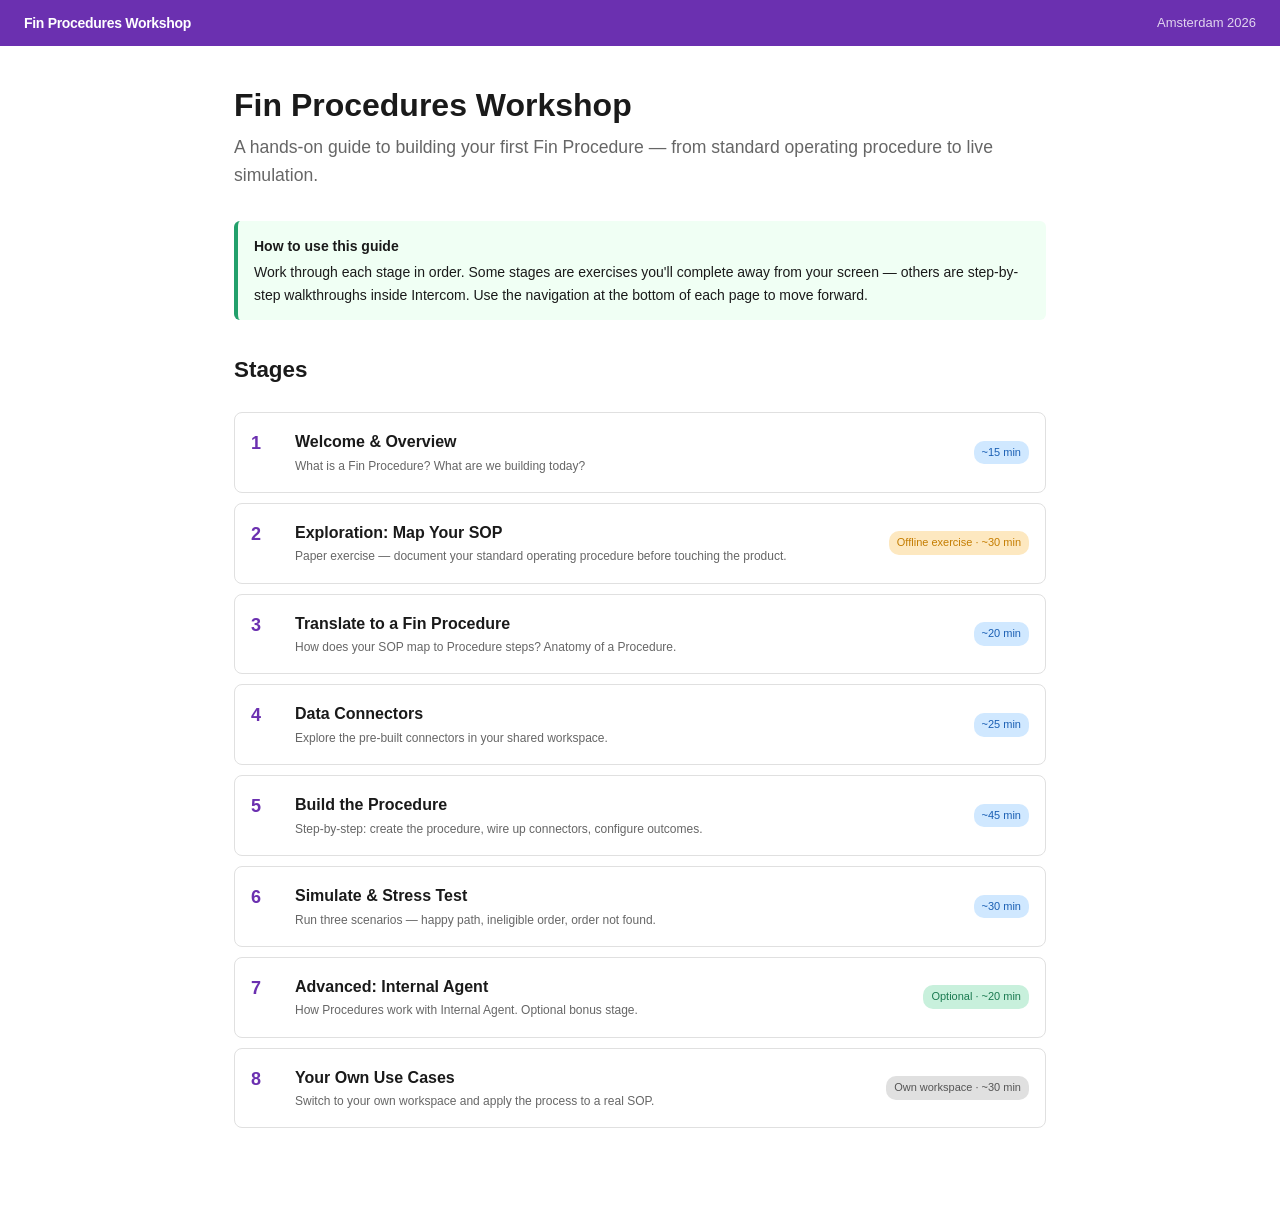
==== index.html @ 2f1d2875 "feat: add index page with stage table of contents" ====
<!DOCTYPE html>
<html lang="en">
<head>
  <meta charset="UTF-8">
  <meta name="viewport" content="width=device-width, initial-scale=1.0">
  <title>Fin Procedures Workshop — Amsterdam 2026</title>
  <link rel="stylesheet" href="style.css">
</head>
<body>
  <header class="site-header">
    <span class="logo">Fin Procedures Workshop</span>
    <span class="stage-indicator">Amsterdam 2026</span>
  </header>

  <div class="container">
    <h1>Fin Procedures Workshop</h1>
    <p class="subtitle">A hands-on guide to building your first Fin Procedure — from standard operating procedure to live simulation.</p>

    <div class="callout callout--tip">
      <strong>How to use this guide</strong>
      Work through each stage in order. Some stages are exercises you'll complete away from your screen — others are step-by-step walkthroughs inside Intercom. Use the navigation at the bottom of each page to move forward.
    </div>

    <h2>Stages</h2>
    <ul class="toc">
      <li><a href="stage-1-welcome.html" class="toc-item">
        <span class="toc-num">1</span>
        <div>
          <div><strong>Welcome &amp; Overview</strong></div>
          <div class="toc-meta">What is a Fin Procedure? What are we building today?</div>
        </div>
        <span class="toc-badge badge--hands-on">~15 min</span>
      </a></li>

      <li><a href="stage-2-exploration.html" class="toc-item">
        <span class="toc-num">2</span>
        <div>
          <div><strong>Exploration: Map Your SOP</strong></div>
          <div class="toc-meta">Paper exercise — document your standard operating procedure before touching the product.</div>
        </div>
        <span class="toc-badge badge--explore">Offline exercise · ~30 min</span>
      </a></li>

      <li><a href="stage-3-translate.html" class="toc-item">
        <span class="toc-num">3</span>
        <div>
          <div><strong>Translate to a Fin Procedure</strong></div>
          <div class="toc-meta">How does your SOP map to Procedure steps? Anatomy of a Procedure.</div>
        </div>
        <span class="toc-badge badge--hands-on">~20 min</span>
      </a></li>

      <li><a href="stage-4-connectors.html" class="toc-item">
        <span class="toc-num">4</span>
        <div>
          <div><strong>Data Connectors</strong></div>
          <div class="toc-meta">Explore the pre-built connectors in your shared workspace.</div>
        </div>
        <span class="toc-badge badge--hands-on">~25 min</span>
      </a></li>

      <li><a href="stage-5-build.html" class="toc-item">
        <span class="toc-num">5</span>
        <div>
          <div><strong>Build the Procedure</strong></div>
          <div class="toc-meta">Step-by-step: create the procedure, wire up connectors, configure outcomes.</div>
        </div>
        <span class="toc-badge badge--hands-on">~45 min</span>
      </a></li>

      <li><a href="stage-6-simulate.html" class="toc-item">
        <span class="toc-num">6</span>
        <div>
          <div><strong>Simulate &amp; Stress Test</strong></div>
          <div class="toc-meta">Run three scenarios — happy path, ineligible order, order not found.</div>
        </div>
        <span class="toc-badge badge--hands-on">~30 min</span>
      </a></li>

      <li><a href="stage-7-internal-agent.html" class="toc-item">
        <span class="toc-num">7</span>
        <div>
          <div><strong>Advanced: Internal Agent</strong></div>
          <div class="toc-meta">How Procedures work with Internal Agent. Optional bonus stage.</div>
        </div>
        <span class="toc-badge badge--optional">Optional · ~20 min</span>
      </a></li>

      <li><a href="stage-8-own-use-cases.html" class="toc-item">
        <span class="toc-num">8</span>
        <div>
          <div><strong>Your Own Use Cases</strong></div>
          <div class="toc-meta">Switch to your own workspace and apply the process to a real SOP.</div>
        </div>
        <span class="toc-badge badge--open">Own workspace · ~30 min</span>
      </a></li>
    </ul>
  </div>

  <script src="nav.js"></script>
</body>
</html>
---- style.css ----
/* style.css */
:root {
  --brand: #6b30b0;
  --brand-light: #f0e8ff;
  --explore-accent: #f5a623;
  --explore-bg: #fff8ec;
  --technical-accent: #2a7de1;
  --technical-bg: #f8fbff;
  --neutral-bg: #f5f5f5;
  --text: #1a1a1a;
  --text-muted: #666;
  --border: #e0e0e0;
  --max-width: 860px;
  --font: -apple-system, BlinkMacSystemFont, 'Segoe UI', sans-serif;
}

* { box-sizing: border-box; margin: 0; padding: 0; }

body {
  font-family: var(--font);
  color: var(--text);
  line-height: 1.6;
  background: #fff;
}

/* ── Layout ── */
.site-header {
  background: var(--brand);
  color: white;
  padding: 12px 24px;
  display: flex;
  align-items: center;
  justify-content: space-between;
  font-size: 14px;
}

.site-header .logo { font-weight: 600; letter-spacing: -0.3px; }
.site-header .stage-indicator { opacity: 0.8; font-size: 13px; }

.container {
  max-width: var(--max-width);
  margin: 0 auto;
  padding: 40px 24px 80px;
}

h1 { font-size: 2rem; font-weight: 700; margin-bottom: 8px; line-height: 1.2; }
h2 { font-size: 1.4rem; font-weight: 600; margin: 32px 0 12px; }
h3 { font-size: 1.1rem; font-weight: 600; margin: 24px 0 8px; }
p  { margin-bottom: 16px; color: var(--text); }

.subtitle {
  font-size: 1.1rem;
  color: var(--text-muted);
  margin-bottom: 32px;
}

/* ── Stage mode: Exploration ── */
body.stage--explore {
  background: var(--explore-bg);
}

body.stage--explore .site-header {
  background: #c47d00;
}

body.stage--explore h1,
body.stage--explore h2 {
  color: #8a5500;
}

/* ── Stage mode: Technical ── */
body.stage--technical {
  background: var(--technical-bg);
}

/* ── Stage mode: Open ── */
body.stage--open {
  background: var(--neutral-bg);
}

/* ── Steps ── */
.steps { list-style: none; counter-reset: step; margin: 24px 0; }

.steps li {
  counter-increment: step;
  display: flex;
  gap: 16px;
  margin-bottom: 24px;
  align-items: flex-start;
}

.steps li::before {
  content: counter(step);
  background: var(--technical-accent);
  color: white;
  width: 28px;
  height: 28px;
  border-radius: 50%;
  display: flex;
  align-items: center;
  justify-content: center;
  font-weight: 700;
  font-size: 13px;
  flex-shrink: 0;
  margin-top: 2px;
}

body.stage--explore .steps li::before {
  background: var(--explore-accent);
}

.steps li .step-body { flex: 1; }
.steps li .step-body p:last-child { margin-bottom: 0; }

/* ── Callouts ── */
.callout {
  border-radius: 6px;
  padding: 14px 16px;
  margin: 20px 0;
  font-size: 14px;
  border-left: 4px solid;
}

.callout--tip    { background: #f0fff4; border-color: #22a06b; }
.callout--warn   { background: #fffbe6; border-color: #f0d060; }
.callout--check  { background: var(--brand-light); border-color: var(--brand); }

.callout strong { display: block; margin-bottom: 4px; }

/* ── Code blocks ── */
pre {
  background: #1e1e2e;
  color: #cdd6f4;
  border-radius: 6px;
  padding: 16px;
  overflow-x: auto;
  font-size: 13px;
  margin: 16px 0;
  line-height: 1.5;
}

code { font-family: 'JetBrains Mono', 'Fira Code', monospace; font-size: 13px; }

p code, li code {
  background: #f0e8ff;
  color: var(--brand);
  padding: 2px 6px;
  border-radius: 3px;
}

/* ── Tables ── */
table {
  width: 100%;
  border-collapse: collapse;
  margin: 16px 0;
  font-size: 14px;
}

th {
  background: var(--brand);
  color: white;
  padding: 10px 14px;
  text-align: left;
  font-weight: 600;
}

td { padding: 10px 14px; border-bottom: 1px solid var(--border); }
tr:last-child td { border-bottom: none; }
tr:nth-child(even) td { background: #fafafa; }

/* ── Worksheet (Stage 2) ── */
.worksheet {
  background: white;
  border: 2px dashed var(--explore-accent);
  border-radius: 8px;
  padding: 24px;
  margin: 24px 0;
}

.worksheet h3 {
  color: #8a5500;
  margin-top: 0;
}

.worksheet-field {
  margin-bottom: 20px;
}

.worksheet-field label {
  display: block;
  font-weight: 600;
  font-size: 14px;
  margin-bottom: 6px;
  color: #8a5500;
}

.worksheet-field .hint {
  font-size: 12px;
  color: var(--text-muted);
  margin-bottom: 6px;
}

.worksheet-field textarea {
  width: 100%;
  border: 1px solid #ddd;
  border-radius: 4px;
  padding: 10px;
  font-family: var(--font);
  font-size: 14px;
  resize: vertical;
  min-height: 72px;
  background: #fffdf8;
}

.worksheet-field textarea:focus {
  outline: none;
  border-color: var(--explore-accent);
  box-shadow: 0 0 0 3px rgba(245, 166, 35, 0.15);
}

/* ── Navigation ── */
.stage-nav {
  display: flex;
  justify-content: space-between;
  align-items: center;
  margin-top: 60px;
  padding-top: 24px;
  border-top: 1px solid var(--border);
}

.nav-btn {
  display: inline-flex;
  align-items: center;
  gap: 8px;
  padding: 10px 20px;
  border-radius: 6px;
  font-size: 14px;
  font-weight: 600;
  text-decoration: none;
  border: none;
  cursor: pointer;
  transition: opacity 0.15s;
}

.nav-btn:hover { opacity: 0.85; }

.nav-btn--prev {
  background: white;
  color: var(--text);
  border: 1px solid var(--border);
}

.nav-btn--next {
  background: var(--brand);
  color: white;
}

body.stage--explore .nav-btn--next { background: #c47d00; }
body.stage--technical .nav-btn--next { background: var(--technical-accent); }

.nav-btn--ghost { visibility: hidden; }

/* ── Progress bar ── */
.progress {
  height: 4px;
  background: rgba(255,255,255,0.3);
  position: relative;
}

.progress-fill {
  height: 100%;
  background: white;
  transition: width 0.3s ease;
}

/* ── TOC (index page) ── */
.toc { list-style: none; margin: 24px 0; }

.toc-item {
  display: flex;
  align-items: flex-start;
  gap: 16px;
  padding: 16px;
  border-radius: 8px;
  margin-bottom: 10px;
  text-decoration: none;
  color: var(--text);
  border: 1px solid var(--border);
  transition: border-color 0.15s, box-shadow 0.15s;
}

.toc-item:hover {
  border-color: var(--brand);
  box-shadow: 0 2px 8px rgba(107, 48, 176, 0.1);
}

.toc-item .toc-num {
  font-size: 18px;
  font-weight: 700;
  color: var(--brand);
  min-width: 28px;
}

.toc-item .toc-meta { font-size: 12px; color: var(--text-muted); margin-top: 2px; }
.toc-item .toc-badge {
  margin-left: auto;
  font-size: 11px;
  padding: 3px 8px;
  border-radius: 10px;
  white-space: nowrap;
  align-self: center;
}

.badge--explore  { background: #fde8c0; color: #c47d00; }
.badge--hands-on { background: #d0e8ff; color: #1a5fb4; }
.badge--optional { background: #c8f0dc; color: #1a7a50; }
.badge--open     { background: #e0e0e0; color: #555; }
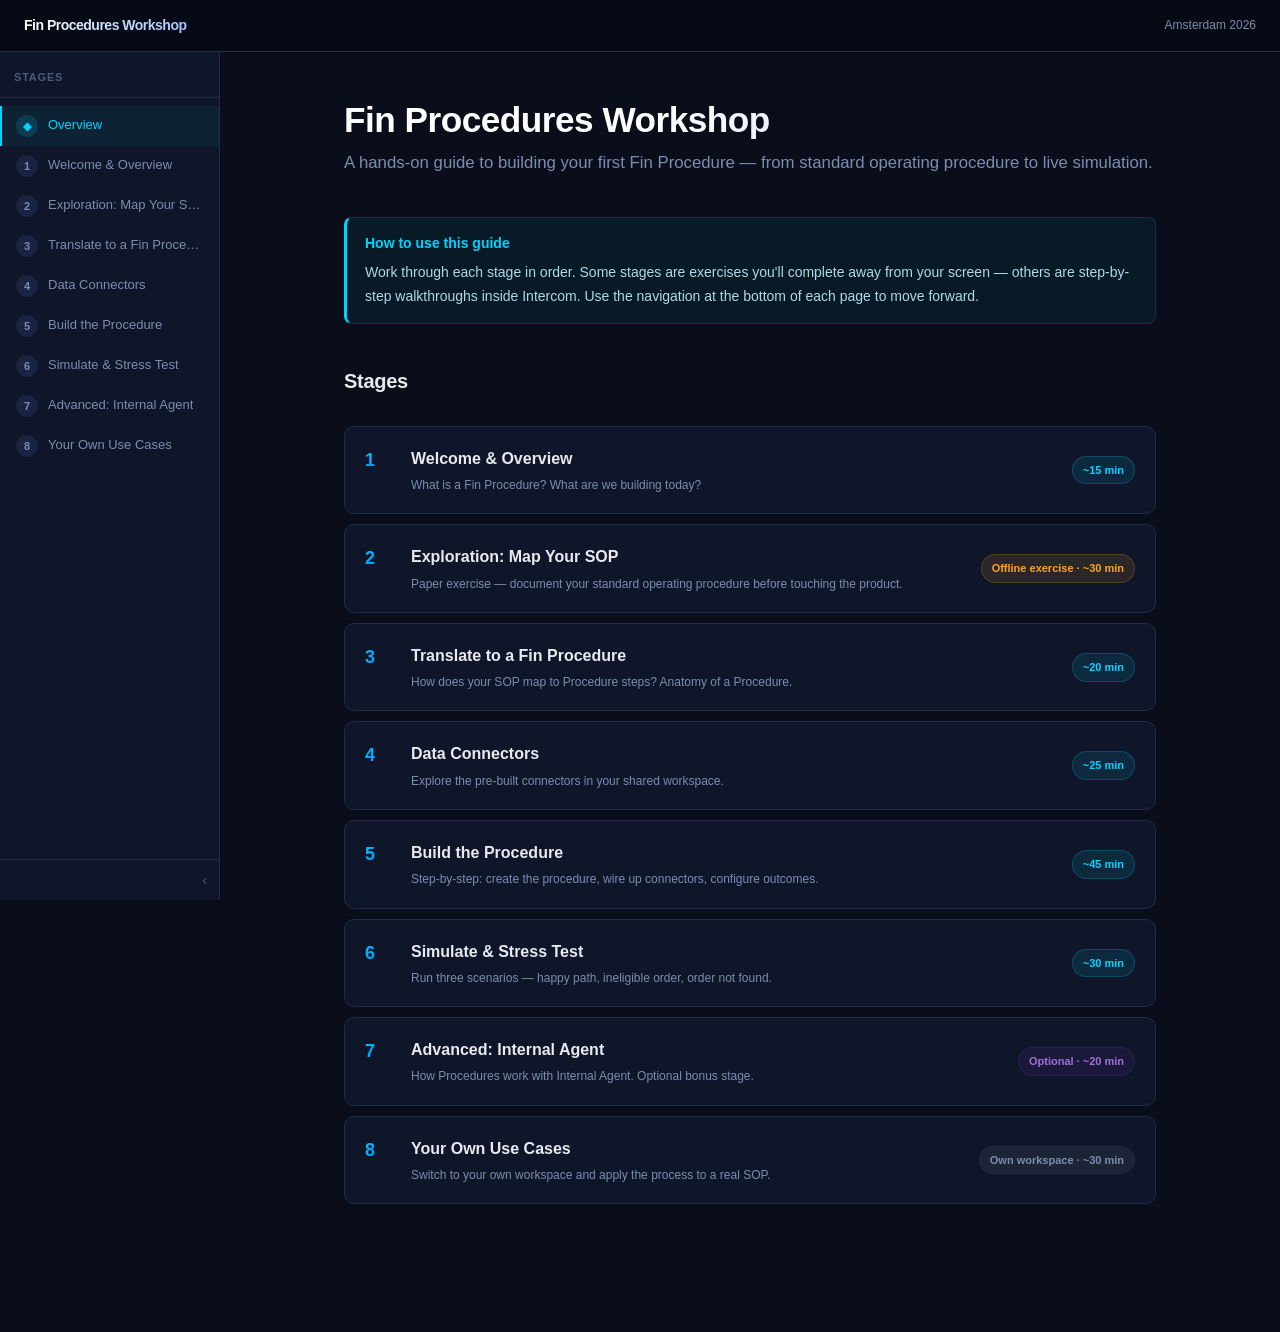
==== commit 5993f0e5: "feat: add collapsible left sidebar navigation Sticky sidebar on all pages listing all stages with ac" ====
--- a/index.html
+++ b/index.html
@@ -12,7 +12,10 @@
     <span class="stage-indicator">Amsterdam 2026</span>
   </header>
 
-  <div class="container">
+  <div class="layout">
+    <aside class="sidebar" id="sidebar"></aside>
+    <main class="main-content">
+      <div class="container">
     <h1>Fin Procedures Workshop</h1>
     <p class="subtitle">A hands-on guide to building your first Fin Procedure — from standard operating procedure to live simulation.</p>
 
@@ -95,8 +98,11 @@
         <span class="toc-badge badge--open">Own workspace · ~30 min</span>
       </a></li>
     </ul>
+      </div>
+    </main>
   </div>
 
   <script src="nav.js"></script>
+  <script>renderSidebar('sidebar');</script>
 </body>
 </html>
--- a/style.css
+++ b/style.css
@@ -1,15 +1,40 @@
-/* style.css */
+/* style.css — Dark & Premium theme inspired by fin.ai */
 :root {
+  /* Brand */
   --brand: #6b30b0;
-  --brand-light: #f0e8ff;
+  --brand-light: rgba(107, 48, 176, 0.15);
+  --cyan: #00d4ff;
+  --cyan-dark: #0099cc;
+
+  /* Surfaces */
+  --bg: #0a0e1a;
+  --surface: #0f1629;
+  --surface-raised: #1a2340;
+  --surface-hover: #1e2a4a;
+
+  /* Text */
+  --text: #e8eaf0;
+  --text-muted: #7b8db0;
+  --text-subtle: #4a5a7a;
+
+  /* Borders */
+  --border: #1e2d4a;
+  --border-bright: #2a3d5a;
+
+  /* Explore mode (dark amber) */
   --explore-accent: #f5a623;
-  --explore-bg: #fff8ec;
-  --technical-accent: #2a7de1;
-  --technical-bg: #f8fbff;
-  --neutral-bg: #f5f5f5;
-  --text: #1a1a1a;
-  --text-muted: #666;
-  --border: #e0e0e0;
+  --explore-bg: #100e00;
+  --explore-surface: #1a1500;
+  --explore-border: rgba(245, 166, 35, 0.3);
+  --explore-text: #f0d080;
+
+  /* Technical accent */
+  --technical-accent: #00d4ff;
+
+  /* Neutral (open stage) */
+  --neutral-bg: #0d1117;
+
+  /* Layout */
   --max-width: 860px;
   --font: -apple-system, BlinkMacSystemFont, 'Segoe UI', sans-serif;
 }
@@ -19,39 +44,98 @@
 body {
   font-family: var(--font);
   color: var(--text);
-  line-height: 1.6;
-  background: #fff;
-}
-
-/* ── Layout ── */
+  line-height: 1.7;
+  background: var(--bg);
+}
+
+/* ── Site Header ── */
 .site-header {
-  background: var(--brand);
+  background: #060a14;
   color: white;
-  padding: 12px 24px;
+  padding: 0 24px;
   display: flex;
   align-items: center;
   justify-content: space-between;
   font-size: 14px;
-}
-
-.site-header .logo { font-weight: 600; letter-spacing: -0.3px; }
-.site-header .stage-indicator { opacity: 0.8; font-size: 13px; }
-
+  height: 52px;
+  border-bottom: 1px solid var(--border);
+  position: sticky;
+  top: 0;
+  z-index: 100;
+}
+
+.site-header .logo {
+  font-weight: 700;
+  letter-spacing: -0.5px;
+  background: linear-gradient(90deg, #ffffff, #a0c4ff);
+  -webkit-background-clip: text;
+  -webkit-text-fill-color: transparent;
+  background-clip: text;
+}
+
+.site-header .stage-indicator {
+  color: var(--text-muted);
+  font-size: 12px;
+}
+
+/* ── Progress bar ── */
+.progress {
+  position: absolute;
+  bottom: 0;
+  left: 0;
+  right: 0;
+  height: 2px;
+  background: var(--border);
+}
+
+.progress-fill {
+  height: 100%;
+  background: linear-gradient(90deg, var(--cyan), var(--brand));
+  transition: width 0.4s ease;
+}
+
+/* ── Layout ── */
 .container {
   max-width: var(--max-width);
   margin: 0 auto;
-  padding: 40px 24px 80px;
-}
-
-h1 { font-size: 2rem; font-weight: 700; margin-bottom: 8px; line-height: 1.2; }
-h2 { font-size: 1.4rem; font-weight: 600; margin: 32px 0 12px; }
-h3 { font-size: 1.1rem; font-weight: 600; margin: 24px 0 8px; }
-p  { margin-bottom: 16px; color: var(--text); }
+  padding: 48px 24px 100px;
+}
+
+/* ── Page hero ── */
+.container > h1:first-child {
+  font-size: 2.2rem;
+  font-weight: 800;
+  letter-spacing: -0.5px;
+  line-height: 1.15;
+  margin-bottom: 10px;
+  background: linear-gradient(135deg, #ffffff 40%, #a0c4ff 100%);
+  -webkit-background-clip: text;
+  -webkit-text-fill-color: transparent;
+  background-clip: text;
+}
+
+h2 {
+  font-size: 1.25rem;
+  font-weight: 700;
+  margin: 40px 0 14px;
+  color: var(--text);
+  letter-spacing: -0.3px;
+}
+
+h3 {
+  font-size: 1rem;
+  font-weight: 600;
+  margin: 28px 0 10px;
+  color: var(--text);
+}
+
+p { margin-bottom: 16px; color: var(--text); }
 
 .subtitle {
-  font-size: 1.1rem;
+  font-size: 1.05rem;
   color: var(--text-muted);
-  margin-bottom: 32px;
+  margin-bottom: 40px;
+  line-height: 1.6;
 }
 
 /* ── Stage mode: Exploration ── */
@@ -60,18 +144,29 @@
 }
 
 body.stage--explore .site-header {
-  background: #c47d00;
-}
-
-body.stage--explore h1,
-body.stage--explore h2 {
-  color: #8a5500;
-}
-
-/* ── Stage mode: Technical ── */
-body.stage--technical {
-  background: var(--technical-bg);
-}
+  background: #0d0b00;
+  border-bottom-color: rgba(245, 166, 35, 0.2);
+}
+
+body.stage--explore .site-header .logo {
+  background: linear-gradient(90deg, #f5a623, #ffe082);
+  -webkit-background-clip: text;
+  -webkit-text-fill-color: transparent;
+  background-clip: text;
+}
+
+body.stage--explore .progress-fill {
+  background: linear-gradient(90deg, var(--explore-accent), #c47d00);
+}
+
+body.stage--explore .container > h1:first-child {
+  background: linear-gradient(135deg, #ffe082 40%, #f5a623 100%);
+  -webkit-background-clip: text;
+  -webkit-text-fill-color: transparent;
+  background-clip: text;
+}
+
+body.stage--explore h2 { color: var(--explore-text); }
 
 /* ── Stage mode: Open ── */
 body.stage--open {
@@ -84,17 +179,17 @@
 .steps li {
   counter-increment: step;
   display: flex;
-  gap: 16px;
-  margin-bottom: 24px;
+  gap: 18px;
+  margin-bottom: 28px;
   align-items: flex-start;
 }
 
 .steps li::before {
   content: counter(step);
-  background: var(--technical-accent);
+  background: linear-gradient(135deg, var(--cyan), #0066ff);
   color: white;
-  width: 28px;
-  height: 28px;
+  width: 30px;
+  height: 30px;
   border-radius: 50%;
   display: flex;
   align-items: center;
@@ -103,10 +198,12 @@
   font-size: 13px;
   flex-shrink: 0;
   margin-top: 2px;
+  box-shadow: 0 0 12px rgba(0, 212, 255, 0.3);
 }
 
 body.stage--explore .steps li::before {
-  background: var(--explore-accent);
+  background: linear-gradient(135deg, var(--explore-accent), #c47d00);
+  box-shadow: 0 0 12px rgba(245, 166, 35, 0.3);
 }
 
 .steps li .step-body { flex: 1; }
@@ -114,108 +211,152 @@
 
 /* ── Callouts ── */
 .callout {
-  border-radius: 6px;
-  padding: 14px 16px;
-  margin: 20px 0;
+  border-radius: 8px;
+  padding: 14px 18px;
+  margin: 24px 0;
   font-size: 14px;
-  border-left: 4px solid;
-}
-
-.callout--tip    { background: #f0fff4; border-color: #22a06b; }
-.callout--warn   { background: #fffbe6; border-color: #f0d060; }
-.callout--check  { background: var(--brand-light); border-color: var(--brand); }
-
-.callout strong { display: block; margin-bottom: 4px; }
+  border: 1px solid;
+  border-left-width: 3px;
+}
+
+.callout--tip {
+  background: rgba(0, 212, 255, 0.06);
+  border-color: rgba(0, 212, 255, 0.15);
+  border-left-color: var(--cyan);
+  color: #b0d8e8;
+}
+
+.callout--warn {
+  background: rgba(245, 166, 35, 0.06);
+  border-color: rgba(245, 166, 35, 0.15);
+  border-left-color: var(--explore-accent);
+  color: #d4b870;
+}
+
+.callout--check {
+  background: rgba(107, 48, 176, 0.1);
+  border-color: rgba(107, 48, 176, 0.25);
+  border-left-color: var(--brand);
+  color: #c0a0e8;
+}
+
+.callout strong {
+  display: block;
+  margin-bottom: 5px;
+  font-weight: 700;
+}
+
+.callout--tip strong  { color: var(--cyan); }
+.callout--warn strong { color: var(--explore-accent); }
+.callout--check strong { color: #a070d8; }
 
 /* ── Code blocks ── */
 pre {
-  background: #1e1e2e;
-  color: #cdd6f4;
-  border-radius: 6px;
-  padding: 16px;
+  background: #060a14;
+  border: 1px solid var(--border);
+  border-radius: 8px;
+  padding: 18px;
   overflow-x: auto;
   font-size: 13px;
-  margin: 16px 0;
-  line-height: 1.5;
-}
-
-code { font-family: 'JetBrains Mono', 'Fira Code', monospace; font-size: 13px; }
+  margin: 18px 0;
+  line-height: 1.6;
+  color: #cdd6f4;
+}
+
+code { font-family: 'JetBrains Mono', 'Fira Code', 'SF Mono', monospace; font-size: 13px; }
 
 p code, li code {
-  background: #f0e8ff;
-  color: var(--brand);
-  padding: 2px 6px;
-  border-radius: 3px;
+  background: rgba(0, 212, 255, 0.1);
+  color: var(--cyan);
+  padding: 2px 7px;
+  border-radius: 4px;
+  font-size: 12px;
+  border: 1px solid rgba(0, 212, 255, 0.15);
 }
 
 /* ── Tables ── */
 table {
   width: 100%;
   border-collapse: collapse;
-  margin: 16px 0;
+  margin: 18px 0;
   font-size: 14px;
+  border: 1px solid var(--border);
+  border-radius: 8px;
+  overflow: hidden;
 }
 
 th {
-  background: var(--brand);
-  color: white;
-  padding: 10px 14px;
+  background: var(--surface-raised);
+  color: var(--text-muted);
+  padding: 10px 16px;
   text-align: left;
   font-weight: 600;
-}
-
-td { padding: 10px 14px; border-bottom: 1px solid var(--border); }
+  font-size: 12px;
+  letter-spacing: 0.5px;
+  text-transform: uppercase;
+  border-bottom: 1px solid var(--border);
+}
+
+td {
+  padding: 11px 16px;
+  border-bottom: 1px solid var(--border);
+  color: var(--text);
+  background: var(--surface);
+}
+
 tr:last-child td { border-bottom: none; }
-tr:nth-child(even) td { background: #fafafa; }
+tr:hover td { background: var(--surface-hover); }
 
 /* ── Worksheet (Stage 2) ── */
 .worksheet {
-  background: white;
-  border: 2px dashed var(--explore-accent);
-  border-radius: 8px;
-  padding: 24px;
-  margin: 24px 0;
+  background: var(--explore-surface);
+  border: 1px dashed rgba(245, 166, 35, 0.4);
+  border-radius: 10px;
+  padding: 28px;
+  margin: 28px 0;
 }
 
 .worksheet h3 {
-  color: #8a5500;
+  color: var(--explore-accent);
   margin-top: 0;
-}
-
-.worksheet-field {
-  margin-bottom: 20px;
-}
+  font-size: 1.05rem;
+}
+
+.worksheet-field { margin-bottom: 24px; }
 
 .worksheet-field label {
   display: block;
   font-weight: 600;
   font-size: 14px;
   margin-bottom: 6px;
-  color: #8a5500;
+  color: var(--explore-text);
 }
 
 .worksheet-field .hint {
   font-size: 12px;
-  color: var(--text-muted);
-  margin-bottom: 6px;
+  color: rgba(245, 166, 35, 0.5);
+  margin-bottom: 8px;
 }
 
 .worksheet-field textarea {
   width: 100%;
-  border: 1px solid #ddd;
-  border-radius: 4px;
-  padding: 10px;
+  border: 1px solid rgba(245, 166, 35, 0.2);
+  border-radius: 6px;
+  padding: 10px 12px;
   font-family: var(--font);
   font-size: 14px;
   resize: vertical;
-  min-height: 72px;
-  background: #fffdf8;
-}
+  min-height: 80px;
+  background: rgba(255, 255, 255, 0.04);
+  color: var(--text);
+}
+
+.worksheet-field textarea::placeholder { color: var(--text-subtle); }
 
 .worksheet-field textarea:focus {
   outline: none;
-  border-color: var(--explore-accent);
-  box-shadow: 0 0 0 3px rgba(245, 166, 35, 0.15);
+  border-color: rgba(245, 166, 35, 0.6);
+  box-shadow: 0 0 0 3px rgba(245, 166, 35, 0.08);
 }
 
 /* ── Navigation ── */
@@ -223,8 +364,8 @@
   display: flex;
   justify-content: space-between;
   align-items: center;
-  margin-top: 60px;
-  padding-top: 24px;
+  margin-top: 72px;
+  padding-top: 28px;
   border-top: 1px solid var(--border);
 }
 
@@ -232,86 +373,250 @@
   display: inline-flex;
   align-items: center;
   gap: 8px;
-  padding: 10px 20px;
-  border-radius: 6px;
+  padding: 11px 22px;
+  border-radius: 8px;
   font-size: 14px;
   font-weight: 600;
   text-decoration: none;
   border: none;
   cursor: pointer;
-  transition: opacity 0.15s;
-}
-
-.nav-btn:hover { opacity: 0.85; }
+  transition: all 0.2s ease;
+}
 
 .nav-btn--prev {
-  background: white;
-  color: var(--text);
+  background: var(--surface);
+  color: var(--text-muted);
   border: 1px solid var(--border);
 }
 
+.nav-btn--prev:hover {
+  background: var(--surface-raised);
+  color: var(--text);
+  border-color: var(--border-bright);
+}
+
 .nav-btn--next {
-  background: var(--brand);
-  color: white;
-}
-
-body.stage--explore .nav-btn--next { background: #c47d00; }
-body.stage--technical .nav-btn--next { background: var(--technical-accent); }
+  background: linear-gradient(135deg, var(--cyan) 0%, #0066ff 100%);
+  color: #0a0e1a;
+  font-weight: 700;
+  box-shadow: 0 4px 20px rgba(0, 212, 255, 0.25);
+}
+
+.nav-btn--next:hover {
+  box-shadow: 0 4px 28px rgba(0, 212, 255, 0.4);
+  transform: translateY(-1px);
+}
+
+body.stage--explore .nav-btn--next {
+  background: linear-gradient(135deg, var(--explore-accent) 0%, #c47d00 100%);
+  color: #1a0e00;
+  box-shadow: 0 4px 20px rgba(245, 166, 35, 0.25);
+}
+
+body.stage--explore .nav-btn--next:hover {
+  box-shadow: 0 4px 28px rgba(245, 166, 35, 0.4);
+}
+
+/* stage--open intentionally uses default cyan gradient for the next button */
 
 .nav-btn--ghost { visibility: hidden; }
 
-/* ── Progress bar ── */
-.progress {
-  height: 4px;
-  background: rgba(255,255,255,0.3);
-  position: relative;
-}
-
-.progress-fill {
-  height: 100%;
-  background: white;
-  transition: width 0.3s ease;
-}
-
 /* ── TOC (index page) ── */
-.toc { list-style: none; margin: 24px 0; }
+.toc { list-style: none; margin: 28px 0; }
 
 .toc-item {
   display: flex;
   align-items: flex-start;
-  gap: 16px;
-  padding: 16px;
-  border-radius: 8px;
+  gap: 18px;
+  padding: 18px 20px;
+  border-radius: 10px;
   margin-bottom: 10px;
   text-decoration: none;
   color: var(--text);
+  background: var(--surface);
   border: 1px solid var(--border);
-  transition: border-color 0.15s, box-shadow 0.15s;
+  transition: all 0.2s ease;
 }
 
 .toc-item:hover {
-  border-color: var(--brand);
-  box-shadow: 0 2px 8px rgba(107, 48, 176, 0.1);
+  background: var(--surface-raised);
+  border-color: var(--cyan);
+  box-shadow: 0 0 0 1px rgba(0, 212, 255, 0.1), 0 4px 20px rgba(0, 0, 0, 0.3);
+  transform: translateY(-1px);
 }
 
 .toc-item .toc-num {
   font-size: 18px;
-  font-weight: 700;
-  color: var(--brand);
+  font-weight: 800;
+  background: linear-gradient(135deg, var(--cyan), #0066ff);
+  -webkit-background-clip: text;
+  -webkit-text-fill-color: transparent;
+  background-clip: text;
   min-width: 28px;
 }
 
-.toc-item .toc-meta { font-size: 12px; color: var(--text-muted); margin-top: 2px; }
+.toc-item strong { color: var(--text); }
+.toc-item .toc-meta { font-size: 12px; color: var(--text-muted); margin-top: 3px; }
 .toc-item .toc-badge {
   margin-left: auto;
   font-size: 11px;
-  padding: 3px 8px;
-  border-radius: 10px;
+  padding: 4px 10px;
+  border-radius: 20px;
   white-space: nowrap;
   align-self: center;
-}
-
-.badge--explore  { background: #fde8c0; color: #c47d00; }
-.badge--hands-on { background: #d0e8ff; color: #1a5fb4; }
-.badge--optional { background: #c8f0dc; color: #1a7a50; }
-.badge--open     { background: #e0e0e0; color: #555; }
+  font-weight: 600;
+}
+
+.badge--explore  { background: rgba(245, 166, 35, 0.12); color: #f5a623; border: 1px solid rgba(245, 166, 35, 0.2); }
+.badge--hands-on { background: rgba(0, 212, 255, 0.1); color: var(--cyan); border: 1px solid rgba(0, 212, 255, 0.2); }
+.badge--optional { background: rgba(107, 48, 176, 0.12); color: #a070d8; border: 1px solid rgba(107, 48, 176, 0.2); }
+.badge--open     { background: rgba(255, 255, 255, 0.06); color: var(--text-muted); border: 1px solid var(--border); }
+
+/* ── Inline lists ── */
+ul, ol {
+  color: var(--text);
+}
+
+/* ── Sidebar layout ── */
+.layout {
+  display: flex;
+  min-height: calc(100vh - 52px);
+}
+
+.sidebar {
+  width: 220px;
+  flex-shrink: 0;
+  background: var(--surface);
+  border-right: 1px solid var(--border);
+  position: sticky;
+  top: 52px;
+  height: calc(100vh - 52px);
+  overflow-y: auto;
+  display: flex;
+  flex-direction: column;
+  transition: width 0.2s ease;
+}
+
+.sidebar--collapsed {
+  width: 52px;
+}
+
+.sidebar-header {
+  padding: 16px 14px 10px;
+  font-size: 11px;
+  font-weight: 600;
+  letter-spacing: 0.8px;
+  text-transform: uppercase;
+  color: var(--text-subtle);
+  border-bottom: 1px solid var(--border);
+  white-space: nowrap;
+  overflow: hidden;
+}
+
+.sidebar--collapsed .sidebar-header {
+  padding: 16px 0 10px;
+  text-align: center;
+}
+
+.sidebar-nav { flex: 1; padding: 8px 0; }
+
+.sidebar-item {
+  display: flex;
+  align-items: center;
+  gap: 10px;
+  padding: 9px 14px;
+  text-decoration: none;
+  color: var(--text-muted);
+  font-size: 13px;
+  line-height: 1.3;
+  border-left: 2px solid transparent;
+  transition: all 0.15s ease;
+  white-space: nowrap;
+  overflow: hidden;
+}
+
+.sidebar-item:hover {
+  color: var(--text);
+  background: var(--surface-hover);
+  border-left-color: var(--border-bright);
+}
+
+.sidebar-item.active {
+  color: var(--cyan);
+  background: rgba(0, 212, 255, 0.06);
+  border-left-color: var(--cyan);
+}
+
+body.stage--explore .sidebar-item.active {
+  color: var(--explore-accent);
+  background: rgba(245, 166, 35, 0.06);
+  border-left-color: var(--explore-accent);
+}
+
+.sidebar-num {
+  font-size: 11px;
+  font-weight: 700;
+  min-width: 22px;
+  height: 22px;
+  border-radius: 50%;
+  background: var(--surface-raised);
+  display: flex;
+  align-items: center;
+  justify-content: center;
+  flex-shrink: 0;
+  color: var(--text-muted);
+}
+
+.sidebar-item.active .sidebar-num {
+  background: rgba(0, 212, 255, 0.15);
+  color: var(--cyan);
+}
+
+body.stage--explore .sidebar-item.active .sidebar-num {
+  background: rgba(245, 166, 35, 0.15);
+  color: var(--explore-accent);
+}
+
+.sidebar-label { overflow: hidden; text-overflow: ellipsis; }
+
+.sidebar--collapsed .sidebar-item {
+  justify-content: center;
+  padding: 9px 0;
+  border-left: none;
+  border-right: 2px solid transparent;
+}
+
+.sidebar--collapsed .sidebar-item.active {
+  border-right-color: var(--cyan);
+}
+
+body.stage--explore .sidebar--collapsed .sidebar-item.active {
+  border-right-color: var(--explore-accent);
+}
+
+.sidebar--collapsed .sidebar-label { display: none; }
+.sidebar--collapsed .sidebar-header-text { display: none; }
+
+.sidebar-toggle {
+  width: 100%;
+  background: none;
+  border: none;
+  border-top: 1px solid var(--border);
+  padding: 12px;
+  color: var(--text-subtle);
+  cursor: pointer;
+  font-size: 14px;
+  display: flex;
+  align-items: center;
+  justify-content: flex-end;
+  gap: 6px;
+  transition: color 0.15s ease;
+}
+
+.sidebar-toggle:hover { color: var(--text-muted); }
+
+.sidebar--collapsed .sidebar-toggle {
+  justify-content: center;
+}
+
+.main-content { flex: 1; min-width: 0; }
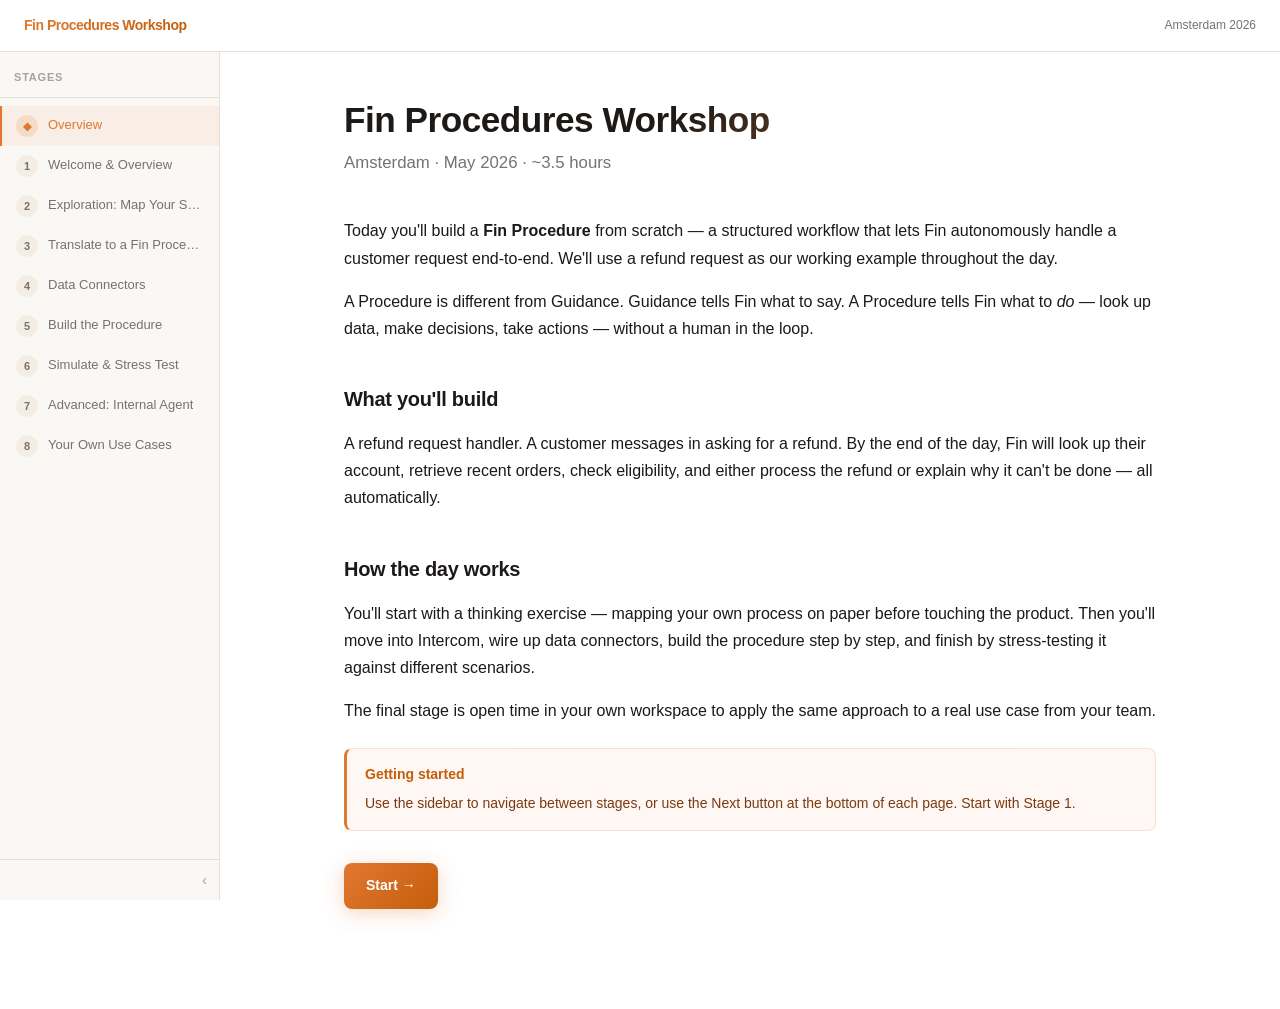
==== commit 1f06c6bd: "feat: replace stage TOC with day summary on overview page Co-Authored-By: Claude Sonnet 4.6 <noreply" ====
--- a/index.html
+++ b/index.html
@@ -17,87 +17,25 @@
     <main class="main-content">
       <div class="container">
     <h1>Fin Procedures Workshop</h1>
-    <p class="subtitle">A hands-on guide to building your first Fin Procedure — from standard operating procedure to live simulation.</p>
+    <p class="subtitle">Amsterdam · May 2026 · ~3.5 hours</p>
+
+    <p>Today you'll build a <strong>Fin Procedure</strong> from scratch — a structured workflow that lets Fin autonomously handle a customer request end-to-end. We'll use a refund request as our working example throughout the day.</p>
+
+    <p>A Procedure is different from Guidance. Guidance tells Fin what to say. A Procedure tells Fin what to <em>do</em> — look up data, make decisions, take actions — without a human in the loop.</p>
+
+    <h2>What you'll build</h2>
+    <p>A refund request handler. A customer messages in asking for a refund. By the end of the day, Fin will look up their account, retrieve recent orders, check eligibility, and either process the refund or explain why it can't be done — all automatically.</p>
+
+    <h2>How the day works</h2>
+    <p>You'll start with a thinking exercise — mapping your own process on paper before touching the product. Then you'll move into Intercom, wire up data connectors, build the procedure step by step, and finish by stress-testing it against different scenarios.</p>
+    <p>The final stage is open time in your own workspace to apply the same approach to a real use case from your team.</p>
 
     <div class="callout callout--tip">
-      <strong>How to use this guide</strong>
-      Work through each stage in order. Some stages are exercises you'll complete away from your screen — others are step-by-step walkthroughs inside Intercom. Use the navigation at the bottom of each page to move forward.
+      <strong>Getting started</strong>
+      Use the sidebar to navigate between stages, or use the Next button at the bottom of each page. Start with Stage 1.
     </div>
 
-    <h2>Stages</h2>
-    <ul class="toc">
-      <li><a href="stage-1-welcome.html" class="toc-item">
-        <span class="toc-num">1</span>
-        <div>
-          <div><strong>Welcome &amp; Overview</strong></div>
-          <div class="toc-meta">What is a Fin Procedure? What are we building today?</div>
-        </div>
-        <span class="toc-badge badge--hands-on">~15 min</span>
-      </a></li>
-
-      <li><a href="stage-2-exploration.html" class="toc-item">
-        <span class="toc-num">2</span>
-        <div>
-          <div><strong>Exploration: Map Your SOP</strong></div>
-          <div class="toc-meta">Paper exercise — document your standard operating procedure before touching the product.</div>
-        </div>
-        <span class="toc-badge badge--explore">Offline exercise · ~30 min</span>
-      </a></li>
-
-      <li><a href="stage-3-translate.html" class="toc-item">
-        <span class="toc-num">3</span>
-        <div>
-          <div><strong>Translate to a Fin Procedure</strong></div>
-          <div class="toc-meta">How does your SOP map to Procedure steps? Anatomy of a Procedure.</div>
-        </div>
-        <span class="toc-badge badge--hands-on">~20 min</span>
-      </a></li>
-
-      <li><a href="stage-4-connectors.html" class="toc-item">
-        <span class="toc-num">4</span>
-        <div>
-          <div><strong>Data Connectors</strong></div>
-          <div class="toc-meta">Explore the pre-built connectors in your shared workspace.</div>
-        </div>
-        <span class="toc-badge badge--hands-on">~25 min</span>
-      </a></li>
-
-      <li><a href="stage-5-build.html" class="toc-item">
-        <span class="toc-num">5</span>
-        <div>
-          <div><strong>Build the Procedure</strong></div>
-          <div class="toc-meta">Step-by-step: create the procedure, wire up connectors, configure outcomes.</div>
-        </div>
-        <span class="toc-badge badge--hands-on">~45 min</span>
-      </a></li>
-
-      <li><a href="stage-6-simulate.html" class="toc-item">
-        <span class="toc-num">6</span>
-        <div>
-          <div><strong>Simulate &amp; Stress Test</strong></div>
-          <div class="toc-meta">Run three scenarios — happy path, ineligible order, order not found.</div>
-        </div>
-        <span class="toc-badge badge--hands-on">~30 min</span>
-      </a></li>
-
-      <li><a href="stage-7-internal-agent.html" class="toc-item">
-        <span class="toc-num">7</span>
-        <div>
-          <div><strong>Advanced: Internal Agent</strong></div>
-          <div class="toc-meta">How Procedures work with Internal Agent. Optional bonus stage.</div>
-        </div>
-        <span class="toc-badge badge--optional">Optional · ~20 min</span>
-      </a></li>
-
-      <li><a href="stage-8-own-use-cases.html" class="toc-item">
-        <span class="toc-num">8</span>
-        <div>
-          <div><strong>Your Own Use Cases</strong></div>
-          <div class="toc-meta">Switch to your own workspace and apply the process to a real SOP.</div>
-        </div>
-        <span class="toc-badge badge--open">Own workspace · ~30 min</span>
-      </a></li>
-    </ul>
+    <a href="stage-1-welcome.html" class="nav-btn nav-btn--next" style="display:inline-flex; margin-top: 8px;">Start →</a>
       </div>
     </main>
   </div>
--- a/style.css
+++ b/style.css
@@ -1,38 +1,39 @@
-/* style.css — Dark & Premium theme inspired by fin.ai */
+/* style.css — Warm Light theme */
 :root {
-  /* Brand */
-  --brand: #6b30b0;
-  --brand-light: rgba(107, 48, 176, 0.15);
-  --cyan: #00d4ff;
-  --cyan-dark: #0099cc;
+  /* Brand (secondary) */
+  --brand: #9333ea;
+  --brand-light: rgba(147, 51, 234, 0.1);
+  /* Primary accent: soft orange */
+  --cyan: #e07832;
+  --cyan-dark: #c45e0a;
 
   /* Surfaces */
-  --bg: #0a0e1a;
-  --surface: #0f1629;
-  --surface-raised: #1a2340;
-  --surface-hover: #1e2a4a;
+  --bg: #ffffff;
+  --surface: #faf8f5;
+  --surface-raised: #f3ede4;
+  --surface-hover: #ede6da;
 
   /* Text */
-  --text: #e8eaf0;
-  --text-muted: #7b8db0;
-  --text-subtle: #4a5a7a;
+  --text: #1c1917;
+  --text-muted: #78716c;
+  --text-subtle: #a8a29e;
 
   /* Borders */
-  --border: #1e2d4a;
-  --border-bright: #2a3d5a;
-
-  /* Explore mode (dark amber) */
-  --explore-accent: #f5a623;
-  --explore-bg: #100e00;
-  --explore-surface: #1a1500;
-  --explore-border: rgba(245, 166, 35, 0.3);
-  --explore-text: #f0d080;
+  --border: #e8e0d5;
+  --border-bright: #d5cbc0;
+
+  /* Explore mode (warm amber) */
+  --explore-accent: #d97706;
+  --explore-bg: #fffbf0;
+  --explore-surface: #fef6e0;
+  --explore-border: rgba(217, 119, 6, 0.3);
+  --explore-text: #92400e;
 
   /* Technical accent */
-  --technical-accent: #00d4ff;
+  --technical-accent: #e07832;
 
   /* Neutral (open stage) */
-  --neutral-bg: #0d1117;
+  --neutral-bg: #f9f7f4;
 
   /* Layout */
   --max-width: 860px;
@@ -50,8 +51,8 @@
 
 /* ── Site Header ── */
 .site-header {
-  background: #060a14;
-  color: white;
+  background: #ffffff;
+  color: var(--text);
   padding: 0 24px;
   display: flex;
   align-items: center;
@@ -67,7 +68,7 @@
 .site-header .logo {
   font-weight: 700;
   letter-spacing: -0.5px;
-  background: linear-gradient(90deg, #ffffff, #a0c4ff);
+  background: linear-gradient(90deg, #e07832, #c45e0a);
   -webkit-background-clip: text;
   -webkit-text-fill-color: transparent;
   background-clip: text;
@@ -108,7 +109,7 @@
   letter-spacing: -0.5px;
   line-height: 1.15;
   margin-bottom: 10px;
-  background: linear-gradient(135deg, #ffffff 40%, #a0c4ff 100%);
+  background: linear-gradient(135deg, #1c1917 40%, #e07832 100%);
   -webkit-background-clip: text;
   -webkit-text-fill-color: transparent;
   background-clip: text;
@@ -144,23 +145,23 @@
 }
 
 body.stage--explore .site-header {
-  background: #0d0b00;
-  border-bottom-color: rgba(245, 166, 35, 0.2);
+  background: #fffbf0;
+  border-bottom-color: rgba(217, 119, 6, 0.2);
 }
 
 body.stage--explore .site-header .logo {
-  background: linear-gradient(90deg, #f5a623, #ffe082);
+  background: linear-gradient(90deg, #d97706, #92400e);
   -webkit-background-clip: text;
   -webkit-text-fill-color: transparent;
   background-clip: text;
 }
 
 body.stage--explore .progress-fill {
-  background: linear-gradient(90deg, var(--explore-accent), #c47d00);
+  background: linear-gradient(90deg, var(--explore-accent), #92400e);
 }
 
 body.stage--explore .container > h1:first-child {
-  background: linear-gradient(135deg, #ffe082 40%, #f5a623 100%);
+  background: linear-gradient(135deg, #92400e 40%, #d97706 100%);
   -webkit-background-clip: text;
   -webkit-text-fill-color: transparent;
   background-clip: text;
@@ -186,7 +187,7 @@
 
 .steps li::before {
   content: counter(step);
-  background: linear-gradient(135deg, var(--cyan), #0066ff);
+  background: linear-gradient(135deg, var(--cyan), var(--cyan-dark));
   color: white;
   width: 30px;
   height: 30px;
@@ -198,12 +199,12 @@
   font-size: 13px;
   flex-shrink: 0;
   margin-top: 2px;
-  box-shadow: 0 0 12px rgba(0, 212, 255, 0.3);
+  box-shadow: 0 0 12px rgba(224, 120, 50, 0.25);
 }
 
 body.stage--explore .steps li::before {
-  background: linear-gradient(135deg, var(--explore-accent), #c47d00);
-  box-shadow: 0 0 12px rgba(245, 166, 35, 0.3);
+  background: linear-gradient(135deg, var(--explore-accent), #92400e);
+  box-shadow: 0 0 12px rgba(217, 119, 6, 0.25);
 }
 
 .steps li .step-body { flex: 1; }
@@ -220,24 +221,24 @@
 }
 
 .callout--tip {
-  background: rgba(0, 212, 255, 0.06);
-  border-color: rgba(0, 212, 255, 0.15);
+  background: rgba(224, 120, 50, 0.06);
+  border-color: rgba(224, 120, 50, 0.18);
   border-left-color: var(--cyan);
-  color: #b0d8e8;
+  color: #7c3a10;
 }
 
 .callout--warn {
-  background: rgba(245, 166, 35, 0.06);
-  border-color: rgba(245, 166, 35, 0.15);
+  background: rgba(217, 119, 6, 0.07);
+  border-color: rgba(217, 119, 6, 0.2);
   border-left-color: var(--explore-accent);
-  color: #d4b870;
+  color: #78350f;
 }
 
 .callout--check {
-  background: rgba(107, 48, 176, 0.1);
-  border-color: rgba(107, 48, 176, 0.25);
+  background: rgba(147, 51, 234, 0.07);
+  border-color: rgba(147, 51, 234, 0.18);
   border-left-color: var(--brand);
-  color: #c0a0e8;
+  color: #4c1d95;
 }
 
 .callout strong {
@@ -246,13 +247,13 @@
   font-weight: 700;
 }
 
-.callout--tip strong  { color: var(--cyan); }
-.callout--warn strong { color: var(--explore-accent); }
-.callout--check strong { color: #a070d8; }
+.callout--tip strong  { color: #c45e0a; }
+.callout--warn strong { color: #b45309; }
+.callout--check strong { color: #7c3aed; }
 
 /* ── Code blocks ── */
 pre {
-  background: #060a14;
+  background: #faf4ec;
   border: 1px solid var(--border);
   border-radius: 8px;
   padding: 18px;
@@ -260,18 +261,18 @@
   font-size: 13px;
   margin: 18px 0;
   line-height: 1.6;
-  color: #cdd6f4;
+  color: #44403c;
 }
 
 code { font-family: 'JetBrains Mono', 'Fira Code', 'SF Mono', monospace; font-size: 13px; }
 
 p code, li code {
-  background: rgba(0, 212, 255, 0.1);
-  color: var(--cyan);
+  background: rgba(224, 120, 50, 0.1);
+  color: #c45e0a;
   padding: 2px 7px;
   border-radius: 4px;
   font-size: 12px;
-  border: 1px solid rgba(0, 212, 255, 0.15);
+  border: 1px solid rgba(224, 120, 50, 0.18);
 }
 
 /* ── Tables ── */
@@ -347,7 +348,7 @@
   font-size: 14px;
   resize: vertical;
   min-height: 80px;
-  background: rgba(255, 255, 255, 0.04);
+  background: #ffffff;
   color: var(--text);
 }
 
@@ -396,28 +397,28 @@
 }
 
 .nav-btn--next {
-  background: linear-gradient(135deg, var(--cyan) 0%, #0066ff 100%);
-  color: #0a0e1a;
+  background: linear-gradient(135deg, var(--cyan) 0%, var(--cyan-dark) 100%);
+  color: #ffffff;
   font-weight: 700;
-  box-shadow: 0 4px 20px rgba(0, 212, 255, 0.25);
+  box-shadow: 0 4px 20px rgba(224, 120, 50, 0.3);
 }
 
 .nav-btn--next:hover {
-  box-shadow: 0 4px 28px rgba(0, 212, 255, 0.4);
+  box-shadow: 0 4px 28px rgba(224, 120, 50, 0.45);
   transform: translateY(-1px);
 }
 
 body.stage--explore .nav-btn--next {
-  background: linear-gradient(135deg, var(--explore-accent) 0%, #c47d00 100%);
-  color: #1a0e00;
-  box-shadow: 0 4px 20px rgba(245, 166, 35, 0.25);
+  background: linear-gradient(135deg, var(--explore-accent) 0%, #92400e 100%);
+  color: #ffffff;
+  box-shadow: 0 4px 20px rgba(217, 119, 6, 0.3);
 }
 
 body.stage--explore .nav-btn--next:hover {
-  box-shadow: 0 4px 28px rgba(245, 166, 35, 0.4);
-}
-
-/* stage--open intentionally uses default cyan gradient for the next button */
+  box-shadow: 0 4px 28px rgba(217, 119, 6, 0.45);
+}
+
+/* stage--open intentionally uses default orange gradient for the next button */
 
 .nav-btn--ghost { visibility: hidden; }
 
@@ -441,14 +442,14 @@
 .toc-item:hover {
   background: var(--surface-raised);
   border-color: var(--cyan);
-  box-shadow: 0 0 0 1px rgba(0, 212, 255, 0.1), 0 4px 20px rgba(0, 0, 0, 0.3);
+  box-shadow: 0 0 0 1px rgba(224, 120, 50, 0.12), 0 4px 16px rgba(0, 0, 0, 0.06);
   transform: translateY(-1px);
 }
 
 .toc-item .toc-num {
   font-size: 18px;
   font-weight: 800;
-  background: linear-gradient(135deg, var(--cyan), #0066ff);
+  background: linear-gradient(135deg, var(--cyan), var(--cyan-dark));
   -webkit-background-clip: text;
   -webkit-text-fill-color: transparent;
   background-clip: text;
@@ -467,10 +468,10 @@
   font-weight: 600;
 }
 
-.badge--explore  { background: rgba(245, 166, 35, 0.12); color: #f5a623; border: 1px solid rgba(245, 166, 35, 0.2); }
-.badge--hands-on { background: rgba(0, 212, 255, 0.1); color: var(--cyan); border: 1px solid rgba(0, 212, 255, 0.2); }
-.badge--optional { background: rgba(107, 48, 176, 0.12); color: #a070d8; border: 1px solid rgba(107, 48, 176, 0.2); }
-.badge--open     { background: rgba(255, 255, 255, 0.06); color: var(--text-muted); border: 1px solid var(--border); }
+.badge--explore  { background: rgba(217, 119, 6, 0.1); color: #b45309; border: 1px solid rgba(217, 119, 6, 0.2); }
+.badge--hands-on { background: rgba(224, 120, 50, 0.1); color: #c45e0a; border: 1px solid rgba(224, 120, 50, 0.2); }
+.badge--optional { background: rgba(147, 51, 234, 0.08); color: #7c3aed; border: 1px solid rgba(147, 51, 234, 0.2); }
+.badge--open     { background: var(--surface-raised); color: var(--text-muted); border: 1px solid var(--border); }
 
 /* ── Inline lists ── */
 ul, ol {
@@ -543,7 +544,7 @@
 
 .sidebar-item.active {
   color: var(--cyan);
-  background: rgba(0, 212, 255, 0.06);
+  background: rgba(224, 120, 50, 0.08);
   border-left-color: var(--cyan);
 }
 
@@ -568,7 +569,7 @@
 }
 
 .sidebar-item.active .sidebar-num {
-  background: rgba(0, 212, 255, 0.15);
+  background: rgba(224, 120, 50, 0.15);
   color: var(--cyan);
 }
 
